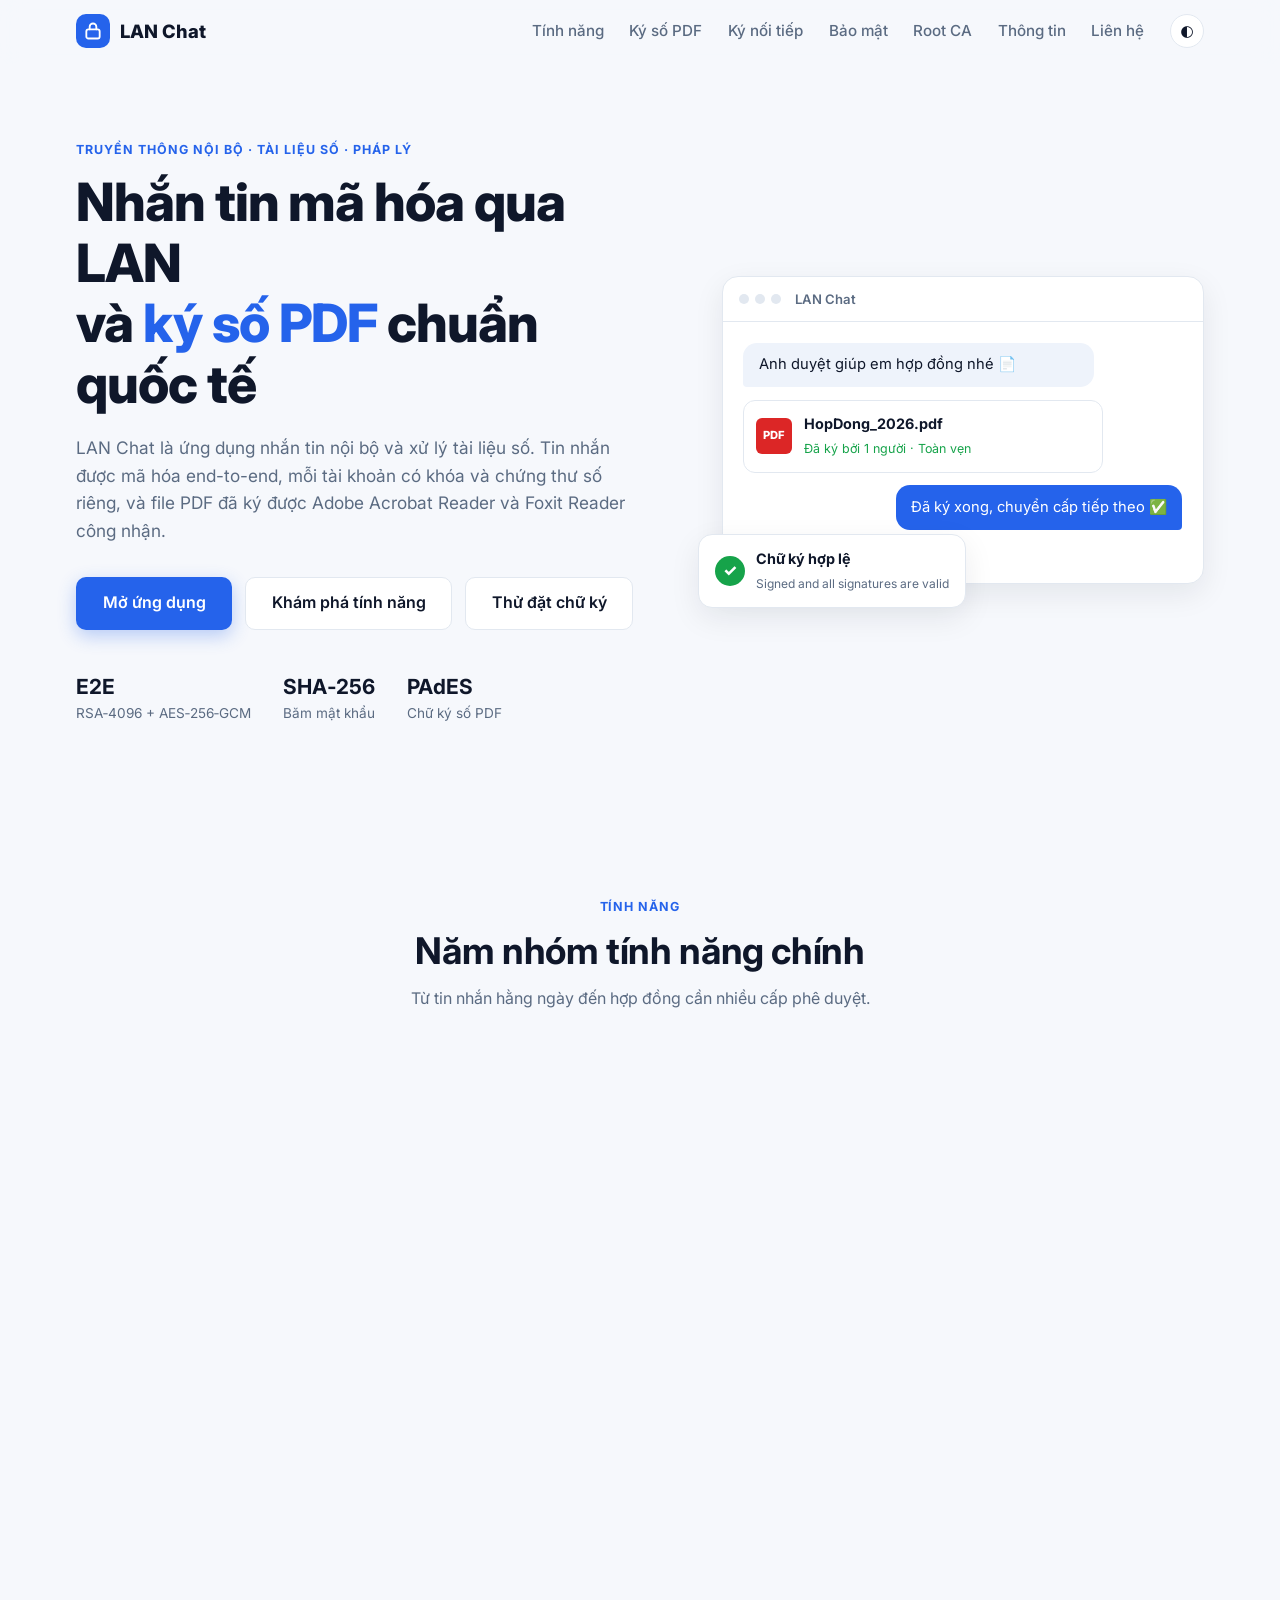
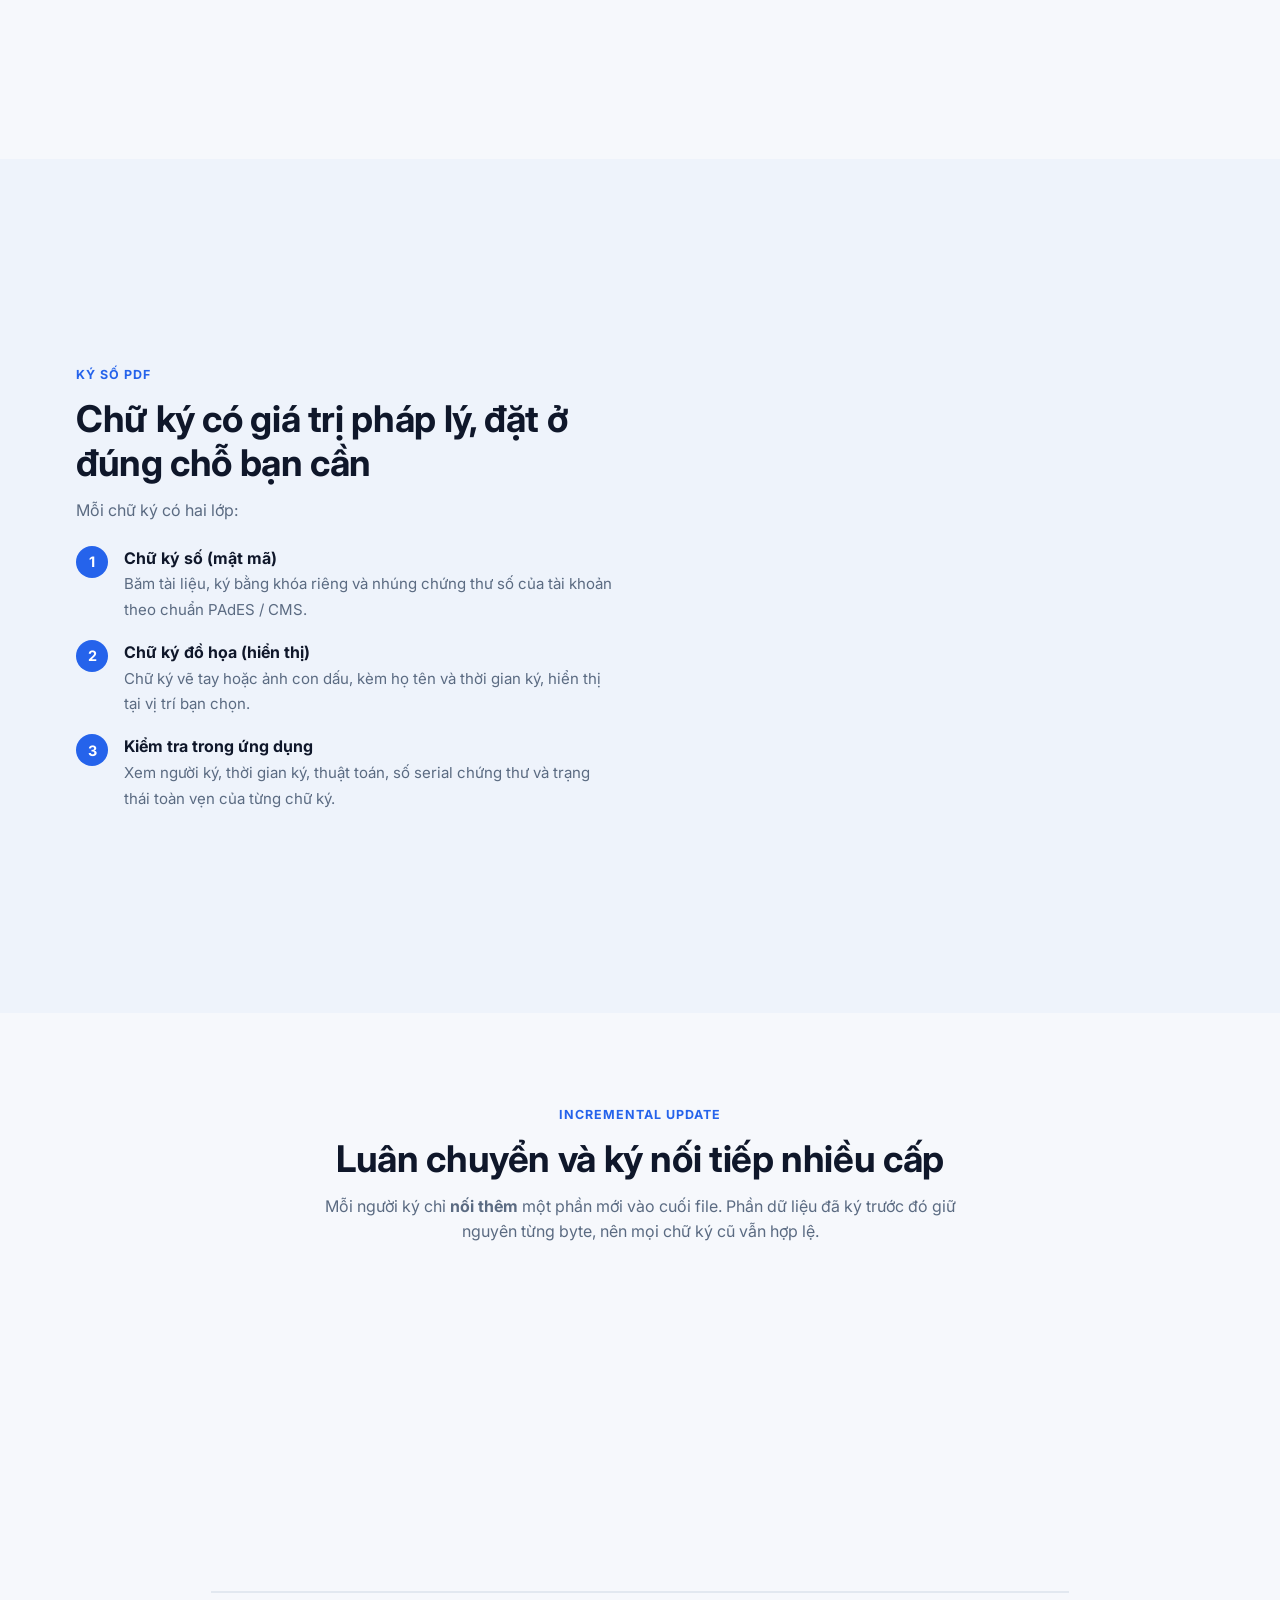
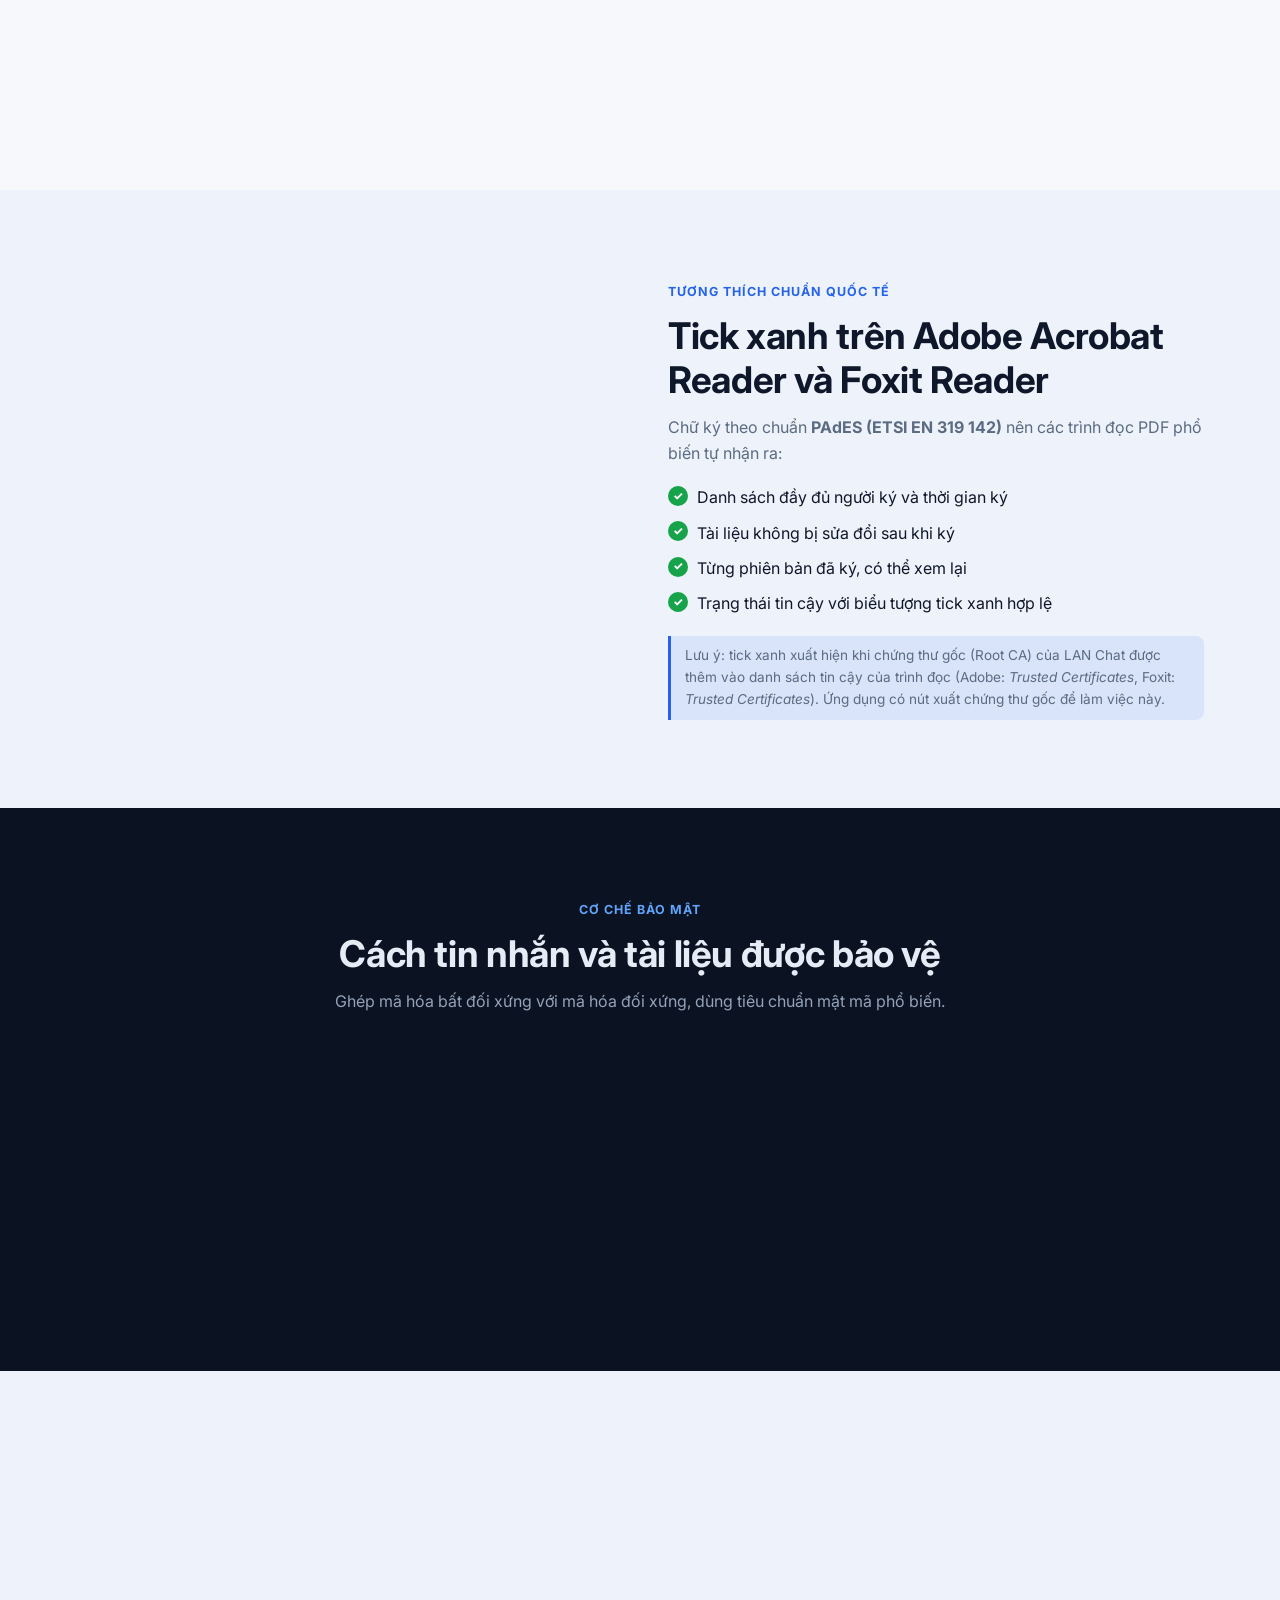
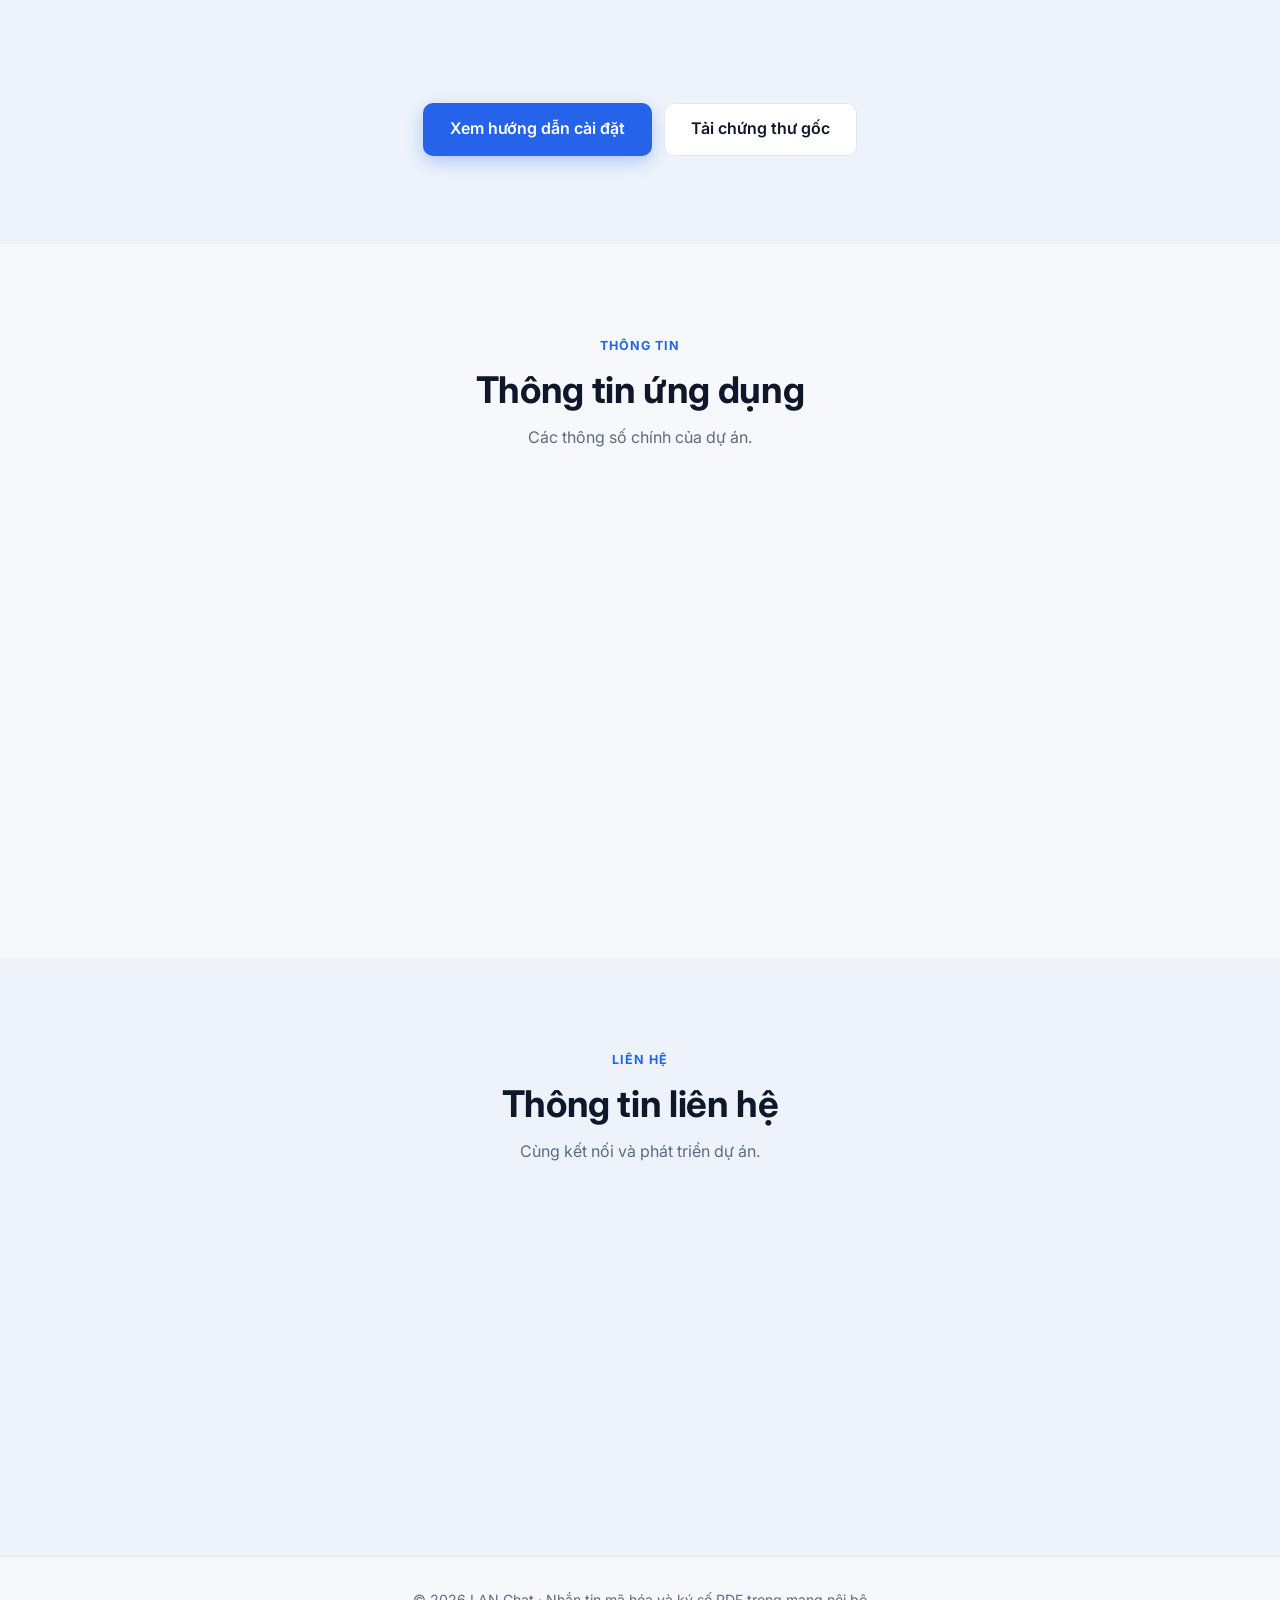
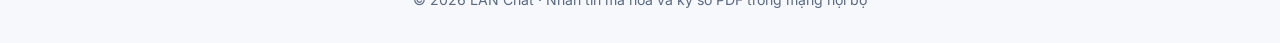
==== index.html @ ad8fe74e "Thêm trang mở đầu cho GitHub Pages Co-Authored-By: Claude Opus 5.5 <noreply@anthropic.com>" ====
<!DOCTYPE html>
<html lang="vi">

<head>
    <meta charset="UTF-8">
    <meta name="viewport" content="width=device-width, initial-scale=1.0">
    <title>Hệ thống Chat LAN Bảo mật &amp; Ký số PDF</title>
    <meta name="description" content="Ứng dụng nhắn tin mã hóa đầu cuối trong mạng LAN, kết bạn bằng mã QR và ký số PDF nhiều người nối tiếp.">
    <meta http-equiv="refresh" content="0; url=ui/ui/ui/index.html">
    <link rel="canonical" href="ui/ui/ui/index.html">
</head>

<body>
    <p>Đang mở trang giới thiệu… Nếu trang không tự chuyển, <a href="ui/ui/ui/index.html">bấm vào đây</a>.</p>
</body>

</html>
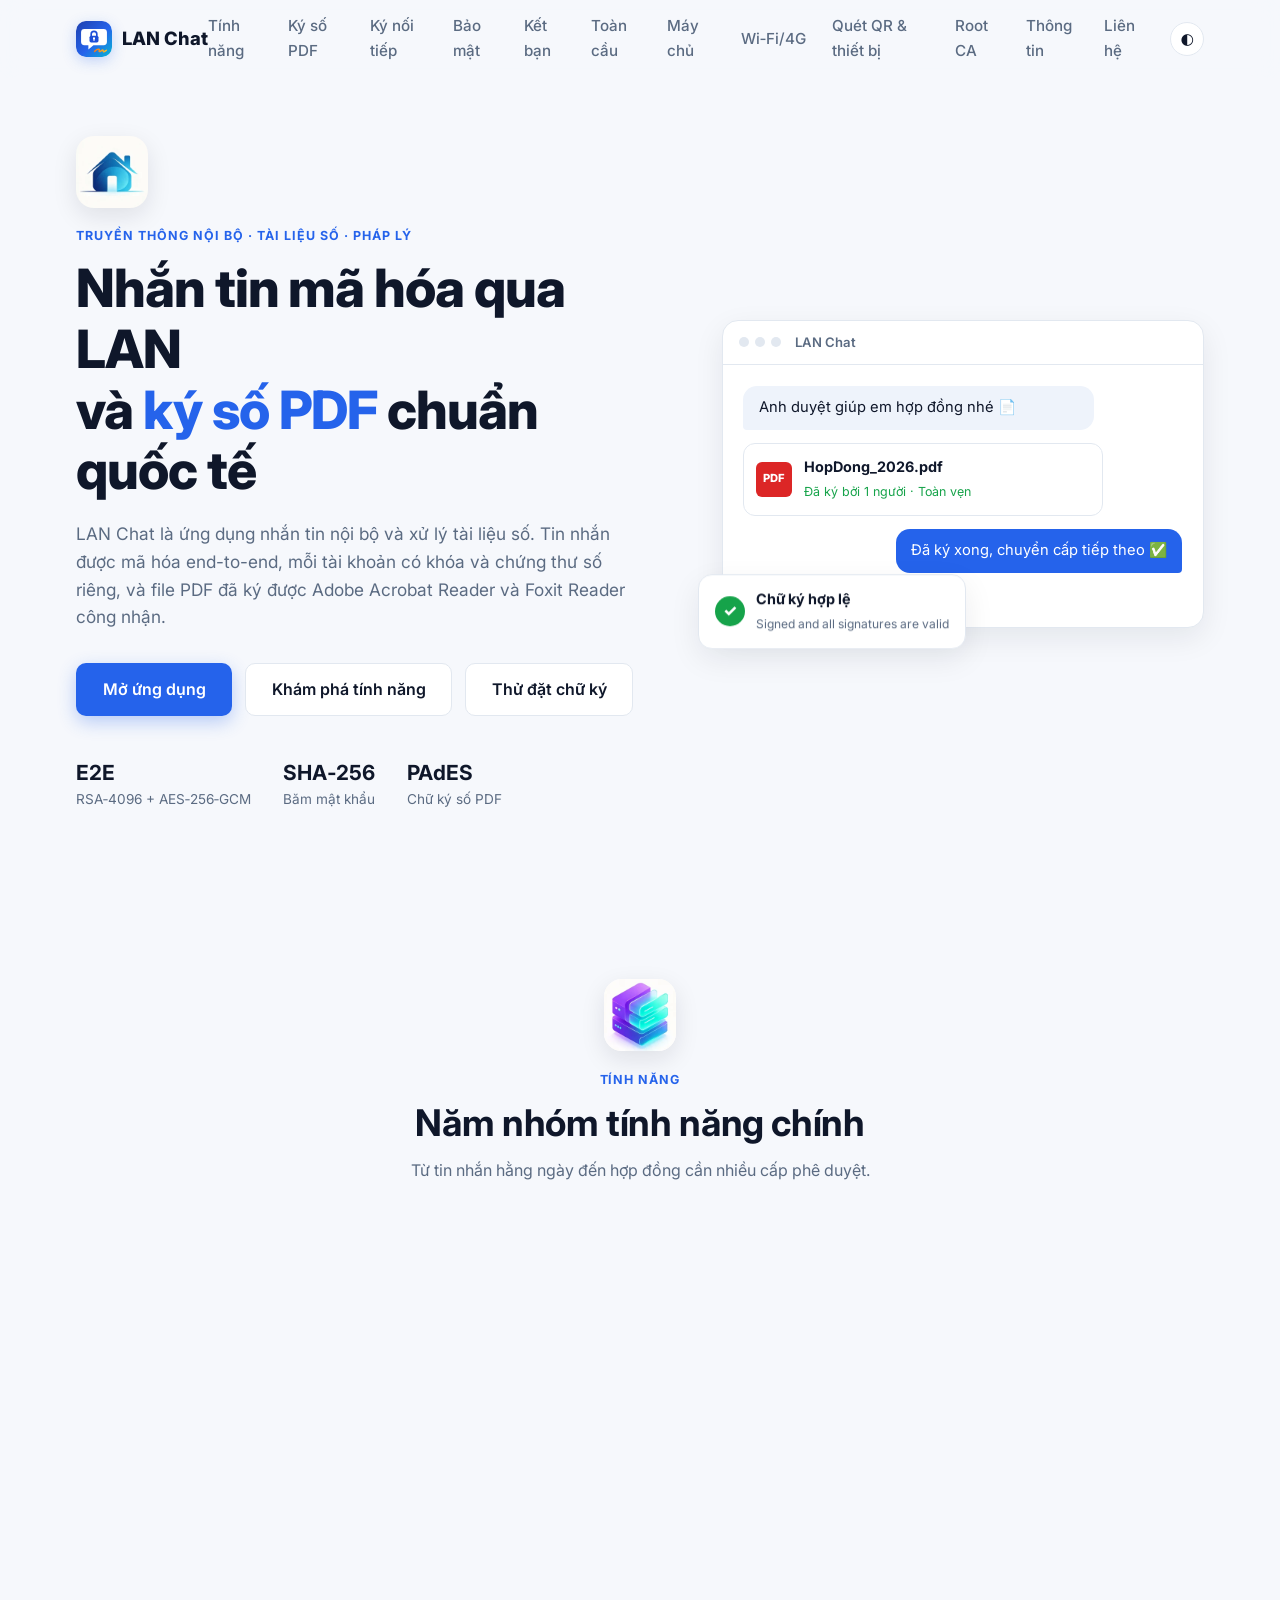
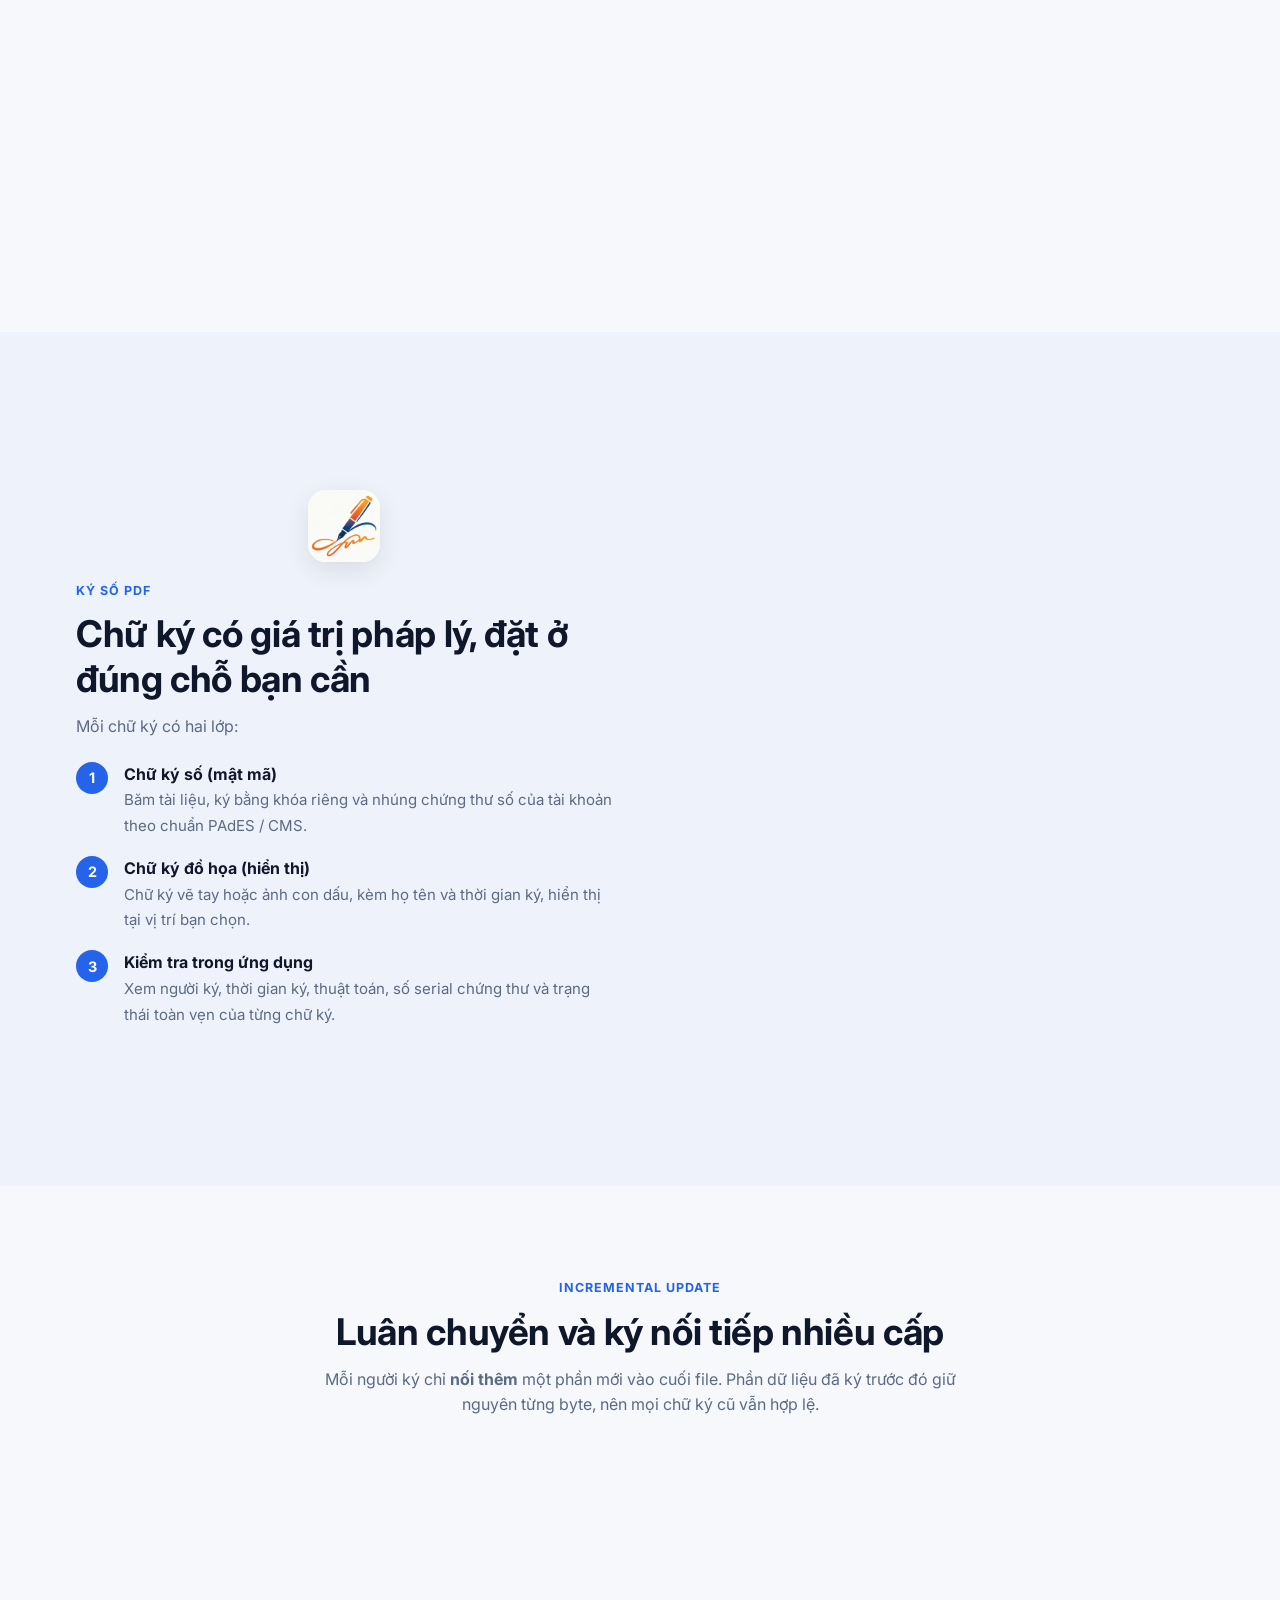
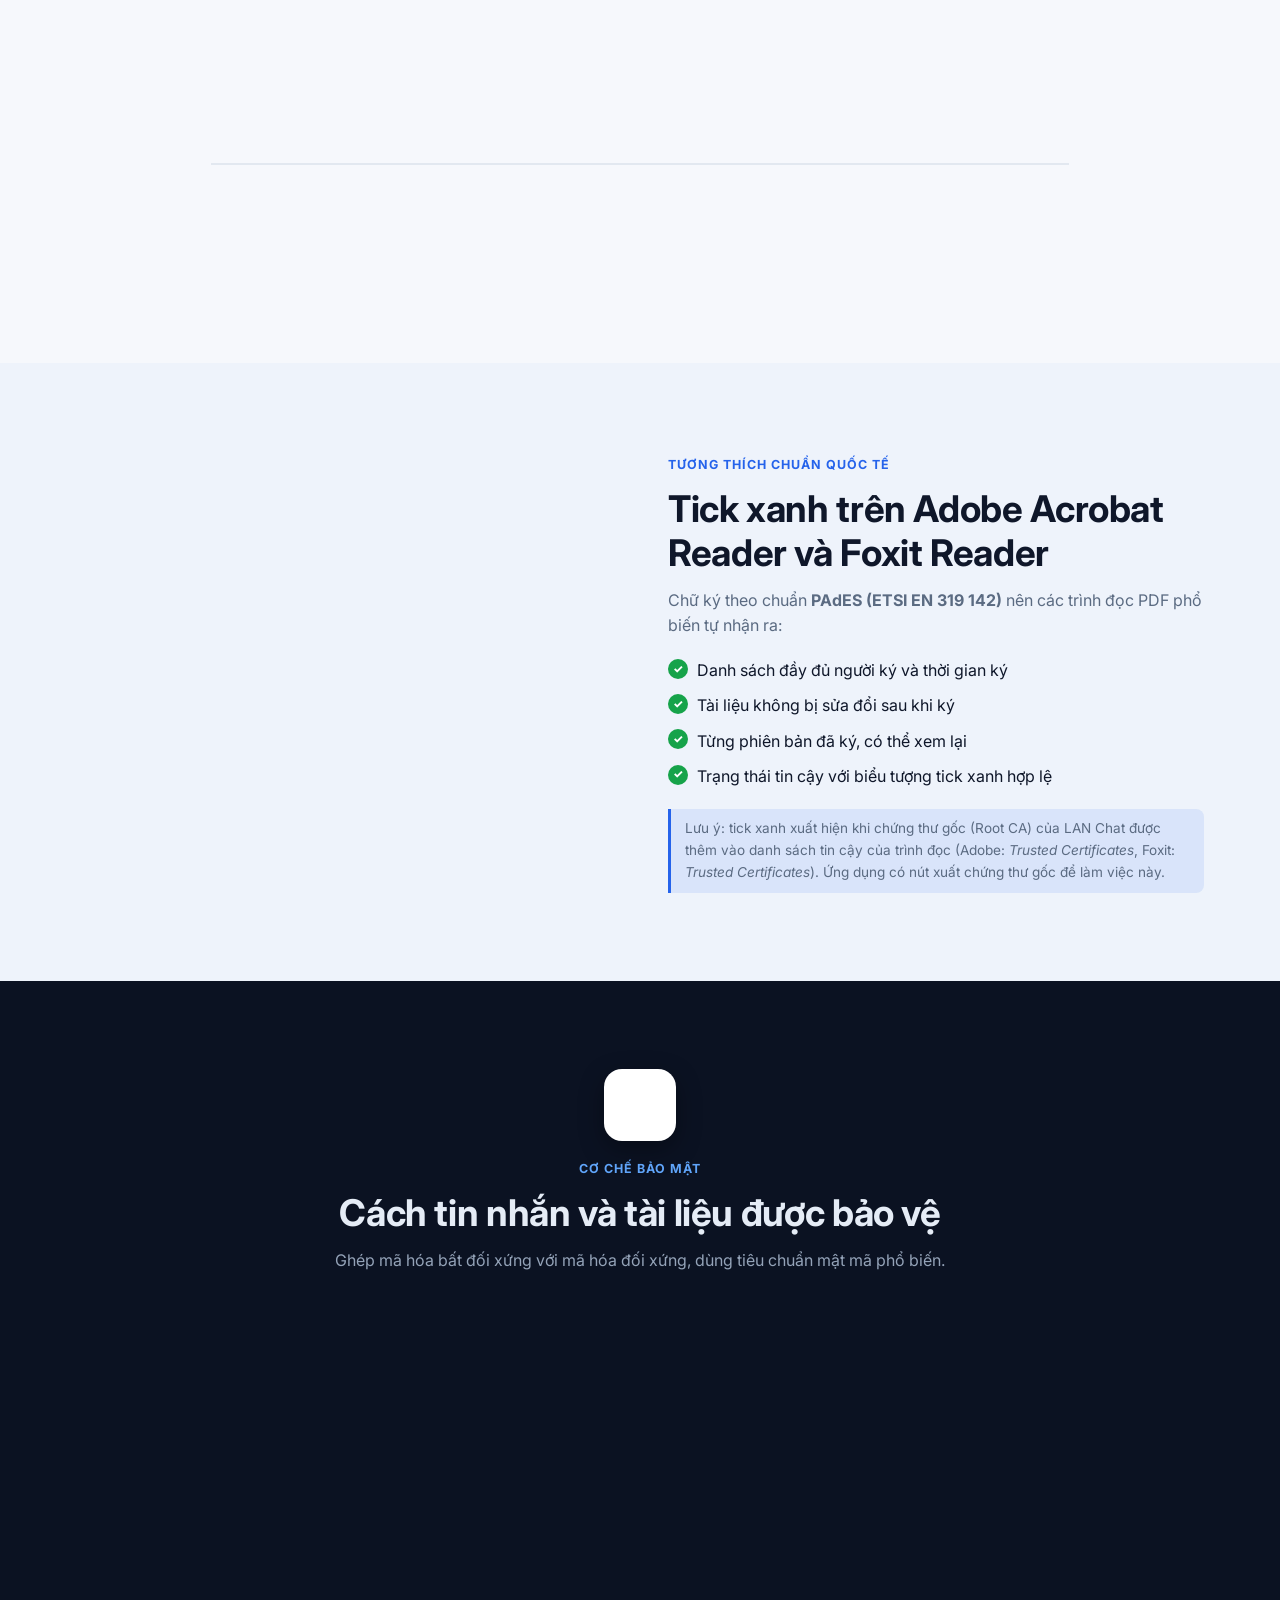
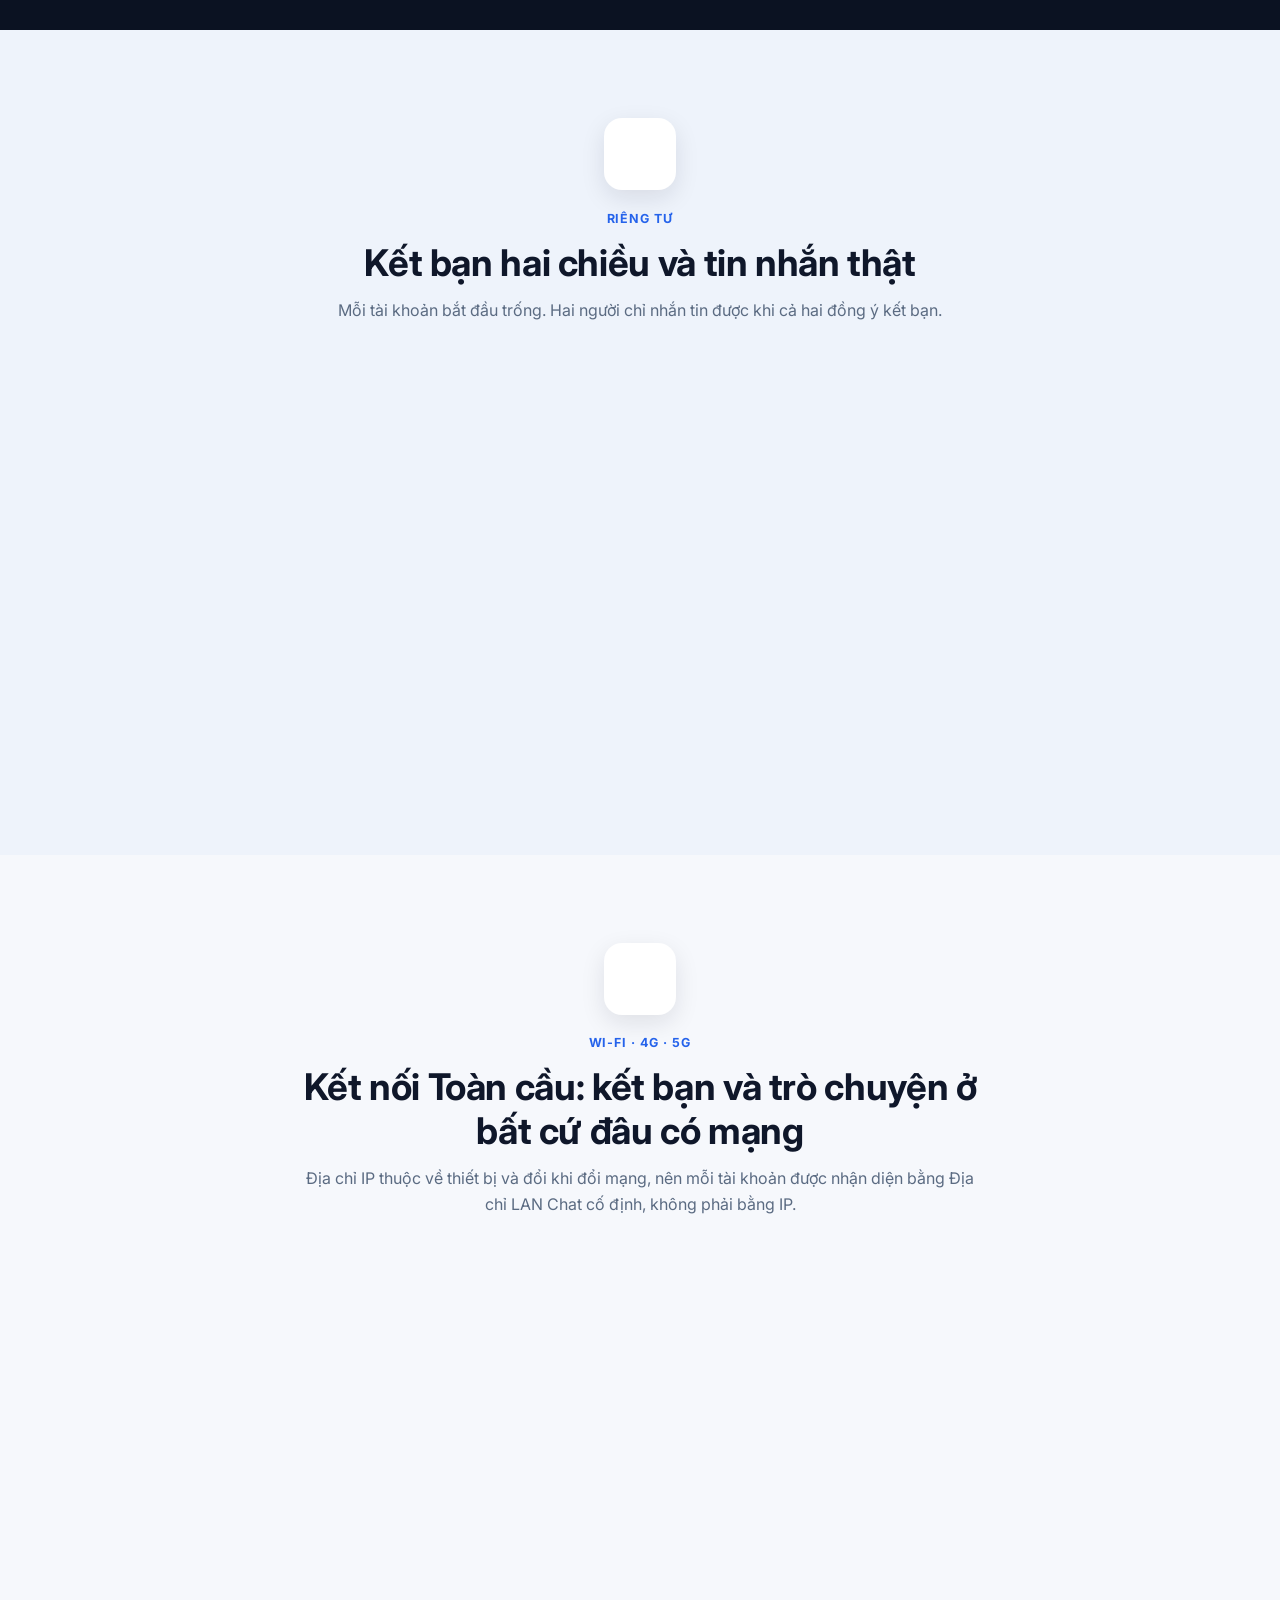
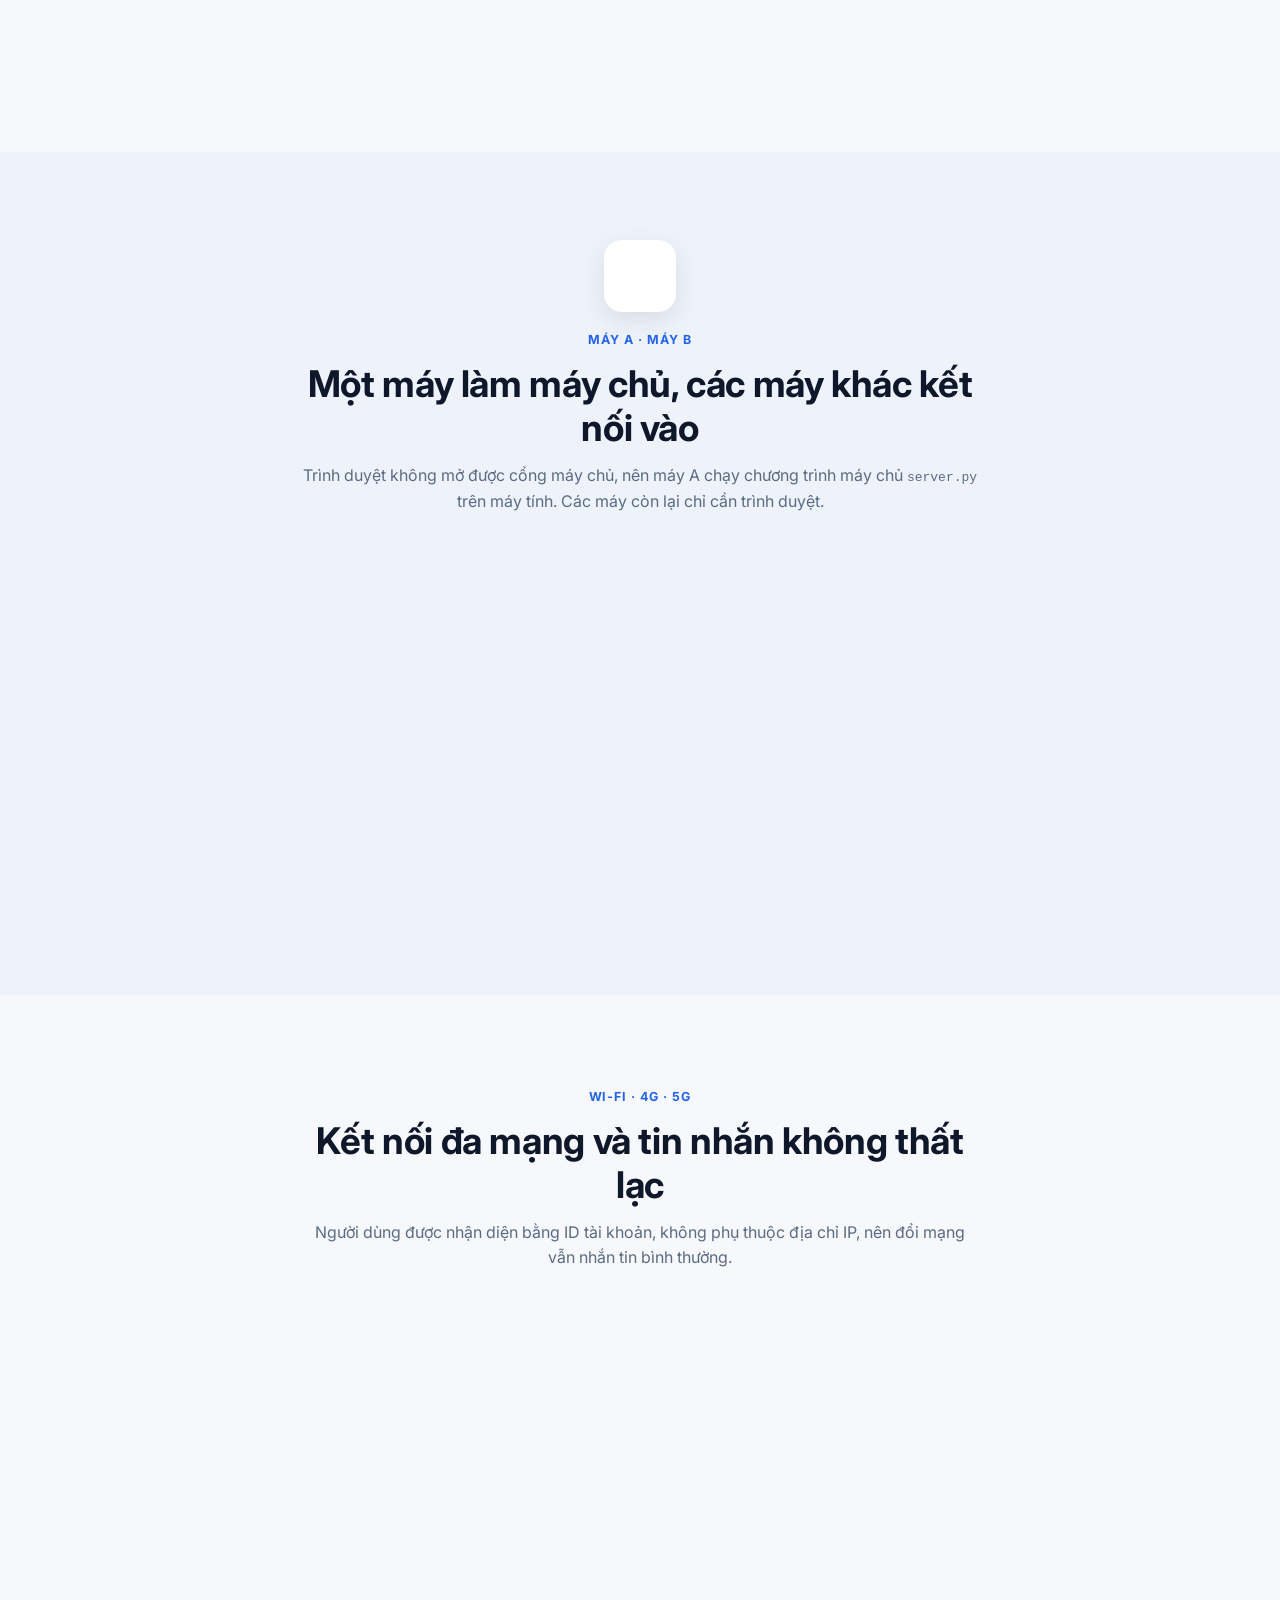
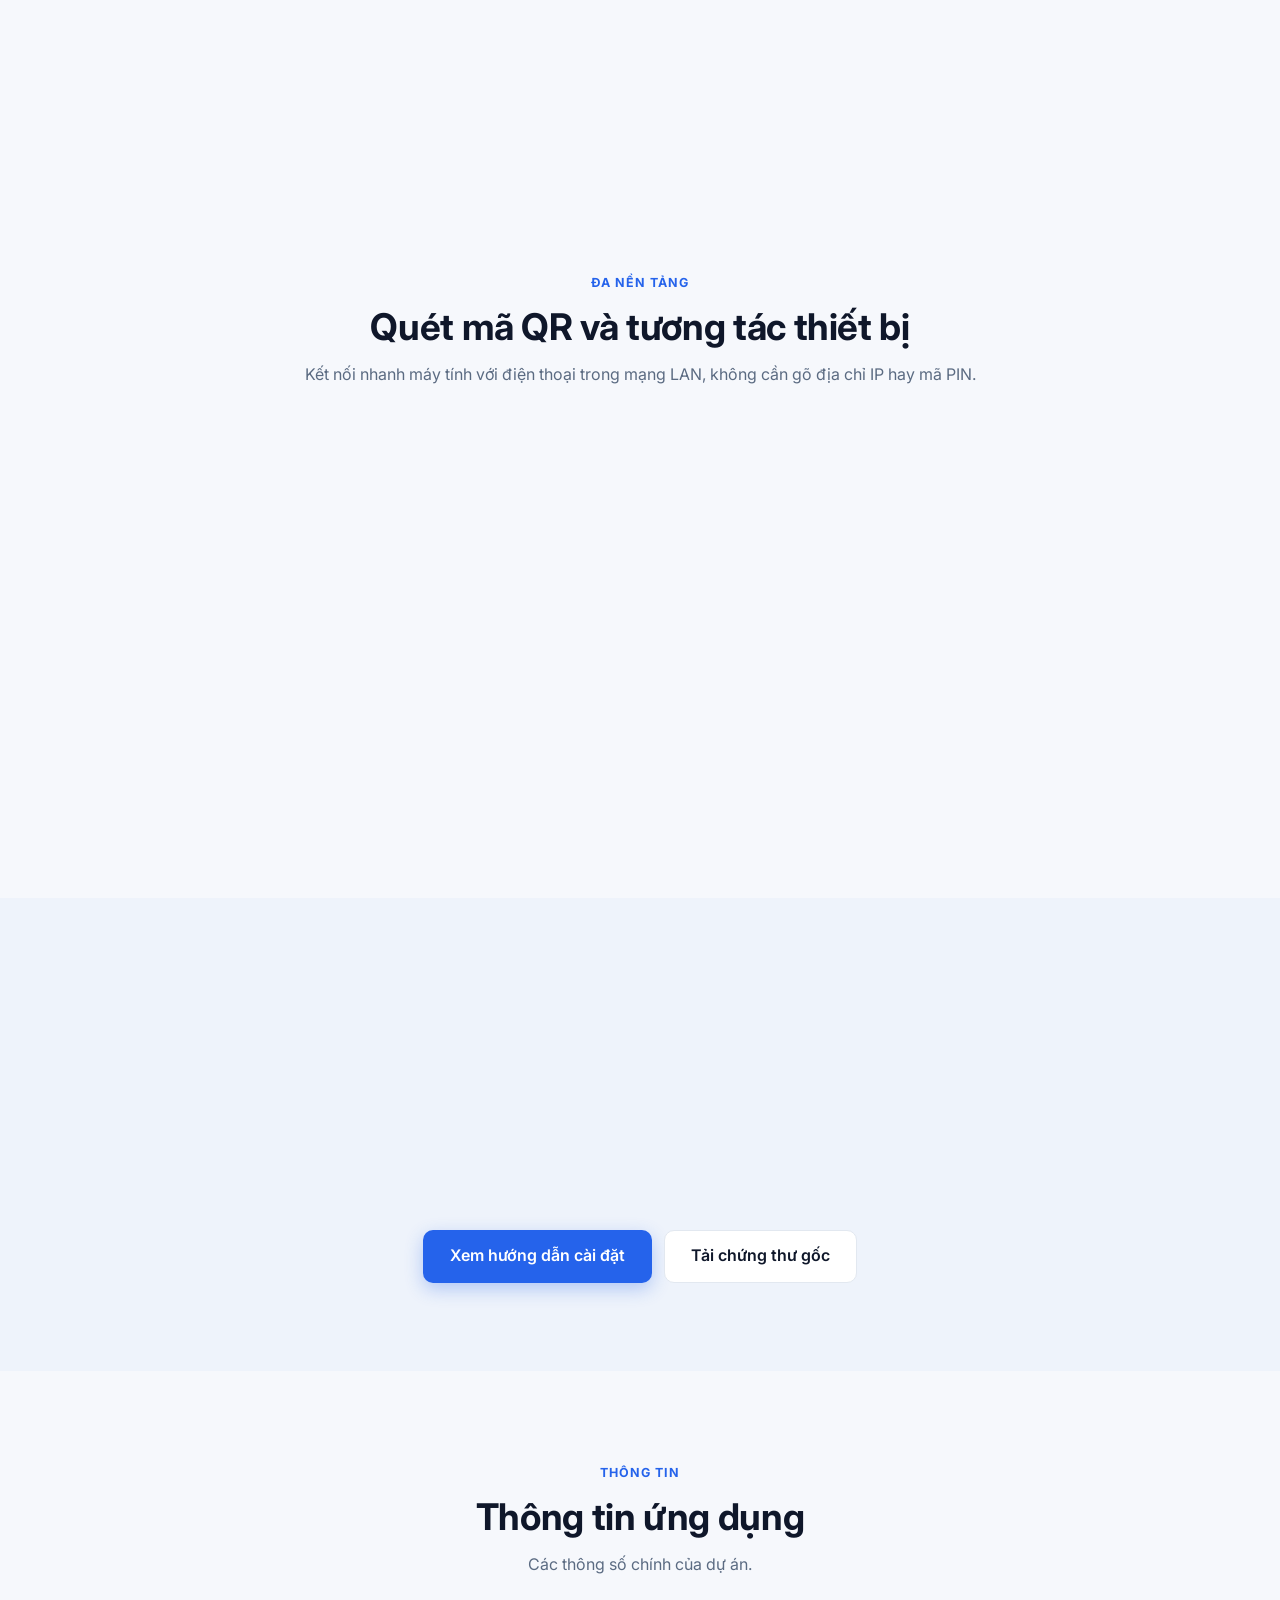
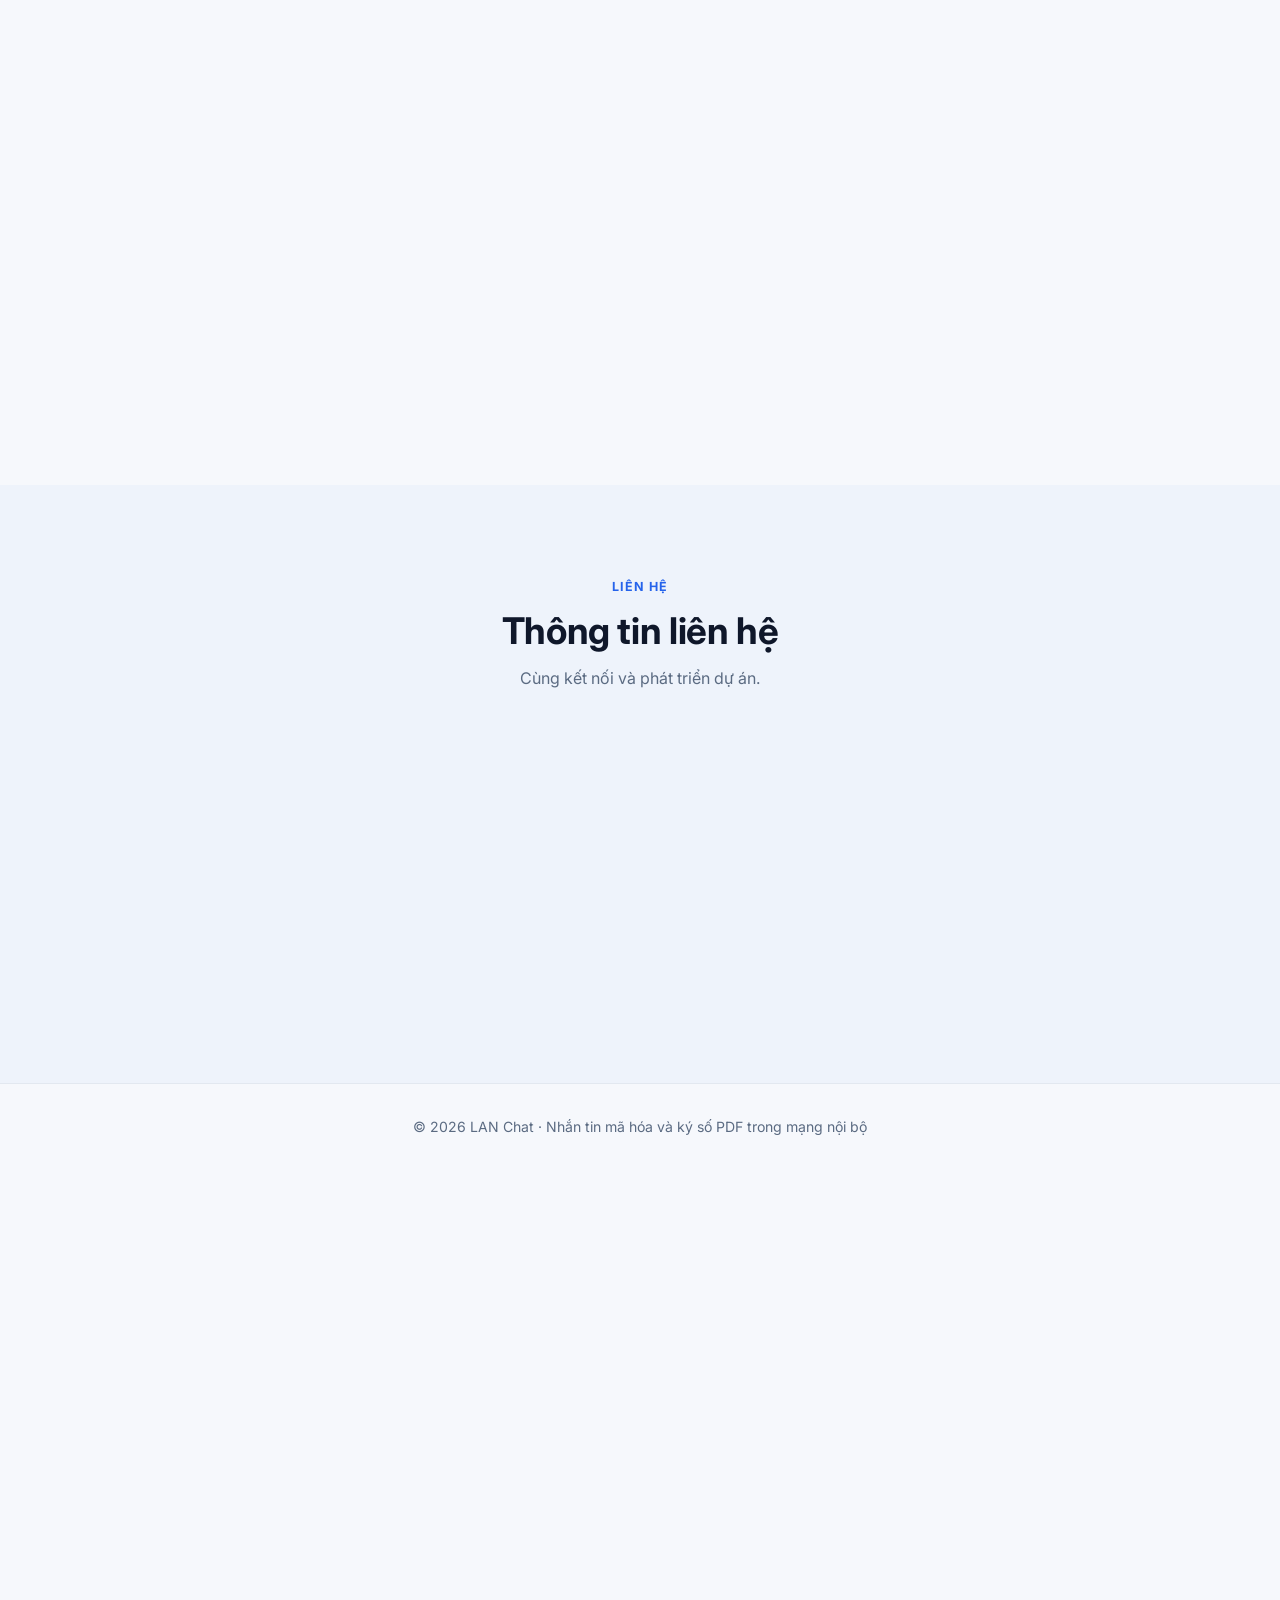
==== commit 7f0ef6be: "Hiện logo khi chia sẻ link (Zalo, Facebook, Messenger…) và khi thêm app ra màn hình chính - Ảnh xem " ====
--- a/index.html
+++ b/index.html
@@ -8,6 +8,30 @@
     <meta name="description" content="Ứng dụng nhắn tin mã hóa đầu cuối trong mạng LAN, kết bạn bằng mã QR và ký số PDF nhiều người nối tiếp.">
     <meta http-equiv="refresh" content="0; url=ui/ui/ui/index.html">
     <link rel="canonical" href="ui/ui/ui/index.html">
+    <link rel="icon" type="image/svg+xml" href="ui/ui/ui/assets/logo.svg">
+    <link rel="icon" type="image/png" sizes="512x512" href="ui/ui/ui/assets/logo-512.png">
+    <link rel="apple-touch-icon" href="ui/ui/ui/assets/apple-touch-icon.png">
+    <meta name="theme-color" content="#1d4ed8">
+    <!-- Ảnh và thông tin hiện khi chia sẻ link (Zalo, Facebook, Messenger, Telegram…) -->
+    <meta property="og:type" content="website">
+    <meta property="og:site_name" content="LAN Chat">
+    <meta property="og:title" content="LAN Chat – Nhắn tin mã hóa & Ký số PDF">
+    <meta property="og:description" content="Nhắn tin mã hóa đầu cuối, kết bạn bằng mã QR, gọi video và ký số PDF chuẩn quốc tế. Dùng chung trên mọi thiết bị, Wi‑Fi hay 4G/5G.">
+    <meta property="og:url" content="https://thanhesssd.github.io/hethongungdungchatbaomat-kysopdf/">
+    <meta property="og:image" content="https://thanhesssd.github.io/hethongungdungchatbaomat-kysopdf/ui/ui/ui/assets/og-image.jpg">
+    <meta property="og:image:secure_url" content="https://thanhesssd.github.io/hethongungdungchatbaomat-kysopdf/ui/ui/ui/assets/og-image.jpg">
+    <meta property="og:image:type" content="image/jpeg">
+    <meta property="og:image:width" content="1200">
+    <meta property="og:image:height" content="630">
+    <meta property="og:image:alt" content="Logo LAN Chat">
+    <meta property="og:locale" content="vi_VN">
+    <meta name="twitter:card" content="summary_large_image">
+    <meta name="twitter:title" content="LAN Chat – Nhắn tin mã hóa & Ký số PDF">
+    <meta name="twitter:description" content="Nhắn tin mã hóa đầu cuối, kết bạn bằng mã QR, gọi video và ký số PDF chuẩn quốc tế. Dùng chung trên mọi thiết bị, Wi‑Fi hay 4G/5G.">
+    <meta name="twitter:image" content="https://thanhesssd.github.io/hethongungdungchatbaomat-kysopdf/ui/ui/ui/assets/og-image.jpg">
+    <link rel="manifest" href="ui/ui/ui/assets/manifest.webmanifest">
+    <meta name="apple-mobile-web-app-title" content="LAN Chat">
+    <meta name="application-name" content="LAN Chat">
 </head>
 
 <body>
